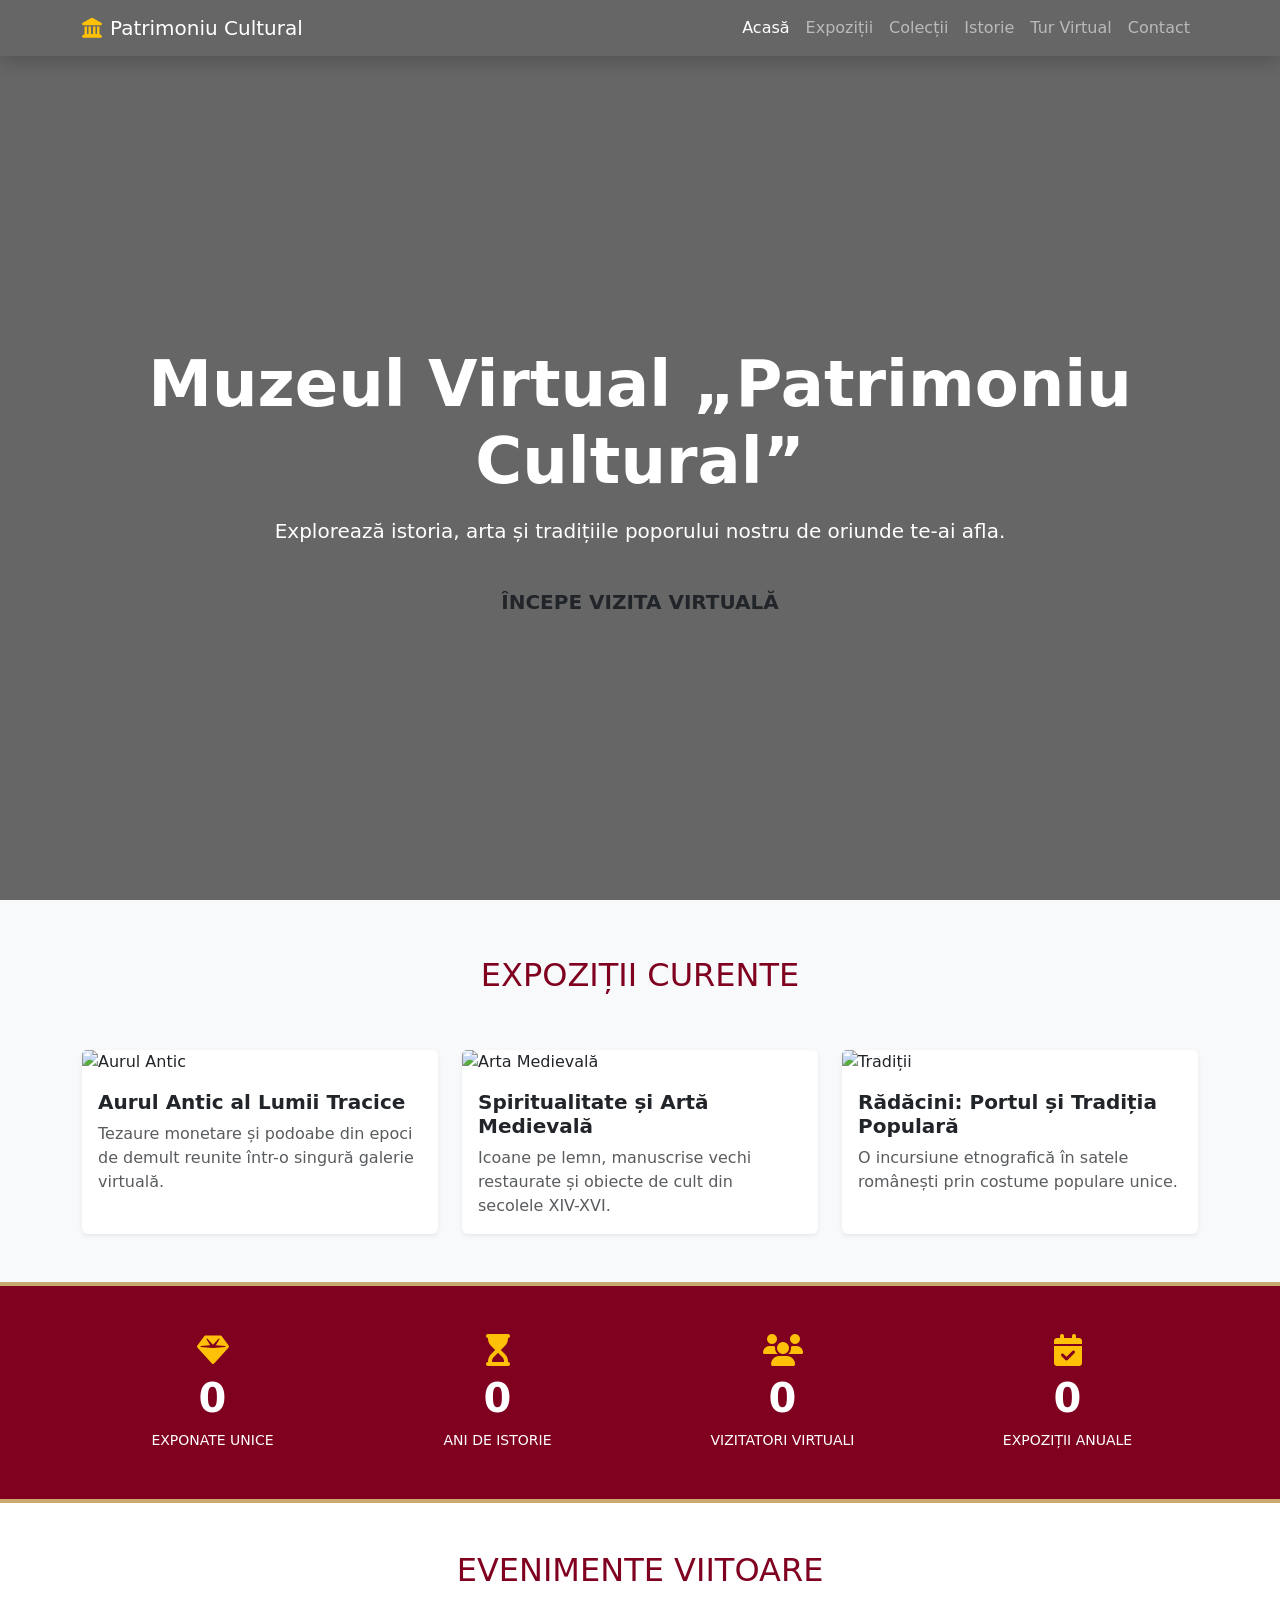
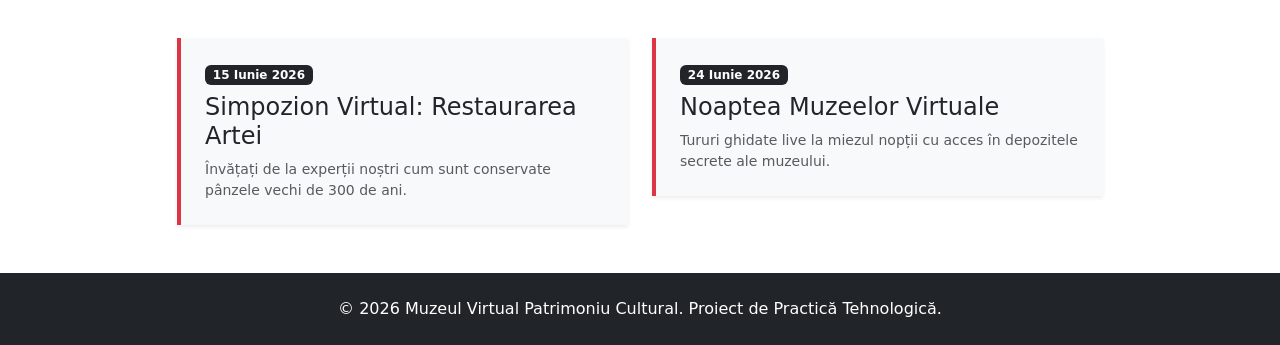
==== index.html @ 27c40c1a "Am adugat index.html" ====
<!DOCTYPE html>
<html lang="ro">
<head>
    <meta charset="UTF-8">
    <meta name="viewport" content="width=device-width, initial-scale=1.0">
    <title>Acasă | Muzeul Virtual Patrimoniu Cultural</title>
    <meta name="description" content="Vizitează Muzeul Virtual Patrimoniu Cultural. Descoperă expozițiile noastre curente și colecțiile de artă sau arheologie.">
    
    <link href="https://cdn.jsdelivr.net/npm/bootstrap@5.3.3/dist/css/bootstrap.min.css" rel="stylesheet">
    <link rel="stylesheet" href="https://cdnjs.cloudflare.com/ajax/libs/font-awesome/6.5.1/css/all.min.css">
    <link rel="stylesheet" href="css/css.css">
</head>
<body>

    <nav class="navbar navbar-expand-lg navbar-dark fixed-top shadow">
        <div class="container">
            <a class="navbar-brand" href="index.html">
                <i class="fa-solid fa-landmark me-2 text-warning"></i>Patrimoniu Cultural
            </a>
            <button class="navbar-toggler" type="button" data-bs-toggle="collapse" data-bs-target="#navbarNav">
                <span class="navbar-toggler-icon"></span>
            </button>
            <div class="collapse navbar-collapse" id="navbarNav">
                <ul class="navbar-nav ms-auto">
                    <li class="nav-item"><a class="nav-link active" href="index.html">Acasă</a></li>
                    <li class="nav-item"><a class="nav-link" href="exhibitions.html">Expoziții</a></li>
                    <li class="nav-item"><a class="nav-link" href="collections.html">Colecții</a></li>
                    <li class="nav-item"><a class="nav-link" href="history.html">Istorie</a></li>
                    <li class="nav-item"><a class="nav-link" href="virtual-tour.html">Tur Virtual</a></li>
                    <li class="nav-item"><a class="nav-link" href="contact.html">Contact</a></li>
                </ul>
            </div>
        </div>
    </nav>

    <header class="hero-section d-flex align-items-center text-center text-white" style="background: linear-gradient(rgba(0,0,0,0.6), rgba(0,0,0,0.6)), url('img/hero/interior.jpg') no-repeat center center/cover; height: 100vh;">
        <div class="container" style="margin-top: 80px;">
            <h1 class="display-3 fw-bold mb-3">Muzeul Virtual „Patrimoniu Cultural”</h1>
            <p class="lead mb-4">Explorează istoria, arta și tradițiile poporului nostru de oriunde te-ai afla.</p>
            <a href="virtual-tour.html" class="btn btn-gold btn-lg px-4 py-3 text-uppercase fw-bold">Începe vizita virtuală</a>
        </div>
    </header>

    <section class="py-5 bg-light">
        <div class="container">
            <h2 class="text-center mb-5 text-uppercase position-relative py-2" style="color: #800020;">Expoziții Curente</h2>
            <div class="row g-4">
                <div class="col-md-4">
                    <div class="card h-100 shadow-sm border-0">
                        <img src="/img/1.webp" class="card-img-top" alt="Aurul Antic">
                        <div class="card-body">
                            <h5 class="card-title fw-bold">Aurul Antic al Lumii Tracice</h5>
                            <p class="card-text text-muted">Tezaure monetare și podoabe din epoci de demult reunite într-o singură galerie virtuală.</p>
                        </div>
                    </div>
                </div>
                <div class="col-md-4">
                    <div class="card h-100 shadow-sm border-0">
                        <img src="img/3.jpg" class="card-img-top" alt="Arta Medievală">
                        <div class="card-body">
                            <h5 class="card-title fw-bold">Spiritualitate și Artă Medievală</h5>
                            <p class="card-text text-muted">Icoane pe lemn, manuscrise vechi restaurate și obiecte de cult din secolele XIV-XVI.</p>
                        </div>
                    </div>
                </div>
                <div class="col-md-4">
                    <div class="card h-100 shadow-sm border-0">
                        <img src="img/2.webp" class="card-img-top" alt="Tradiții">
                        <div class="card-body">
                            <h5 class="card-title fw-bold">Rădăcini: Portul și Tradiția Populară</h5>
                            <p class="card-text text-muted">O incursiune etnografică în satele românești prin costume populare unice.</p>
                        </div>
                    </div>
                </div>
            </div>
        </div>
    </section>

    <section class="py-5 text-white" style="background-color: #800020; border-top: 4px solid #C9A96E; border-bottom: 4px solid #C9A96E;">
        <div class="container text-center">
            <div class="row g-4">
                <div class="col-6 col-md-3">
                    <i class="fa-solid fa-gem fa-2x mb-2 text-warning"></i>
                    <h3 class="counter-val fw-bold display-6" data-target="1500">0</h3>
                    <p class="small mb-0 text-uppercase">Exponate Unice</p>
                </div>
                <div class="col-6 col-md-3">
                    <i class="fa-solid fa-hourglass-start fa-2x mb-2 text-warning"></i>
                    <h3 class="counter-val fw-bold display-6" data-target="150">0</h3>
                    <p class="small mb-0 text-uppercase">Ani de Istorie</p>
                </div>
                <div class="col-6 col-md-3">
                    <i class="fa-solid fa-users fa-2x mb-2 text-warning"></i>
                    <h3 class="counter-val fw-bold display-6" data-target="50000">0</h3>
                    <p class="small mb-0 text-uppercase">Vizitatori Virtuali</p>
                </div>
                <div class="col-6 col-md-3">
                    <i class="fa-solid fa-calendar-check fa-2x mb-2 text-warning"></i>
                    <h3 class="counter-val fw-bold display-6" data-target="12">0</h3>
                    <p class="small mb-0 text-uppercase">Expoziții Anuale</p>
                </div>
            </div>
        </div>
    </section>

    <section class="py-5">
        <div class="container">
            <h2 class="text-center mb-5 text-uppercase" style="color: #800020;">Evenimente Viitoare</h2>
            <div class="row g-4 justify-content-center">
                <div class="col-md-5">
                    <div class="p-4 border-start border-4 border-danger bg-light shadow-sm">
                        <span class="badge bg-dark mb-2">15 Iunie 2026</span>
                        <h4>Simpozion Virtual: Restaurarea Artei</h4>
                        <p class="text-muted small mb-0">Învățați de la experții noștri cum sunt conservate pânzele vechi de 300 de ani.</p>
                    </div>
                </div>
                <div class="col-md-5">
                    <div class="p-4 border-start border-4 border-danger bg-light shadow-sm">
                        <span class="badge bg-dark mb-2">24 Iunie 2026</span>
                        <h4>Noaptea Muzeelor Virtuale</h4>
                        <p class="text-muted small mb-0">Tururi ghidate live la miezul nopții cu acces în depozitele secrete ale muzeului.</p>
                    </div>
                </div>
            </div>
        </div>
    </section>

    <footer class="bg-dark text-white py-4">
        <div class="container text-center">
            <p class="mb-0">&copy; 2026 Muzeul Virtual Patrimoniu Cultural. Proiect de Practică Tehnologică.</p>
        </div>
    </footer>

    <script src="https://cdn.jsdelivr.net/npm/bootstrap@5.3.3/dist/js/bootstrap.bundle.min.js"></script>
    <script src="js/main.js"></script>
</body>
</html>
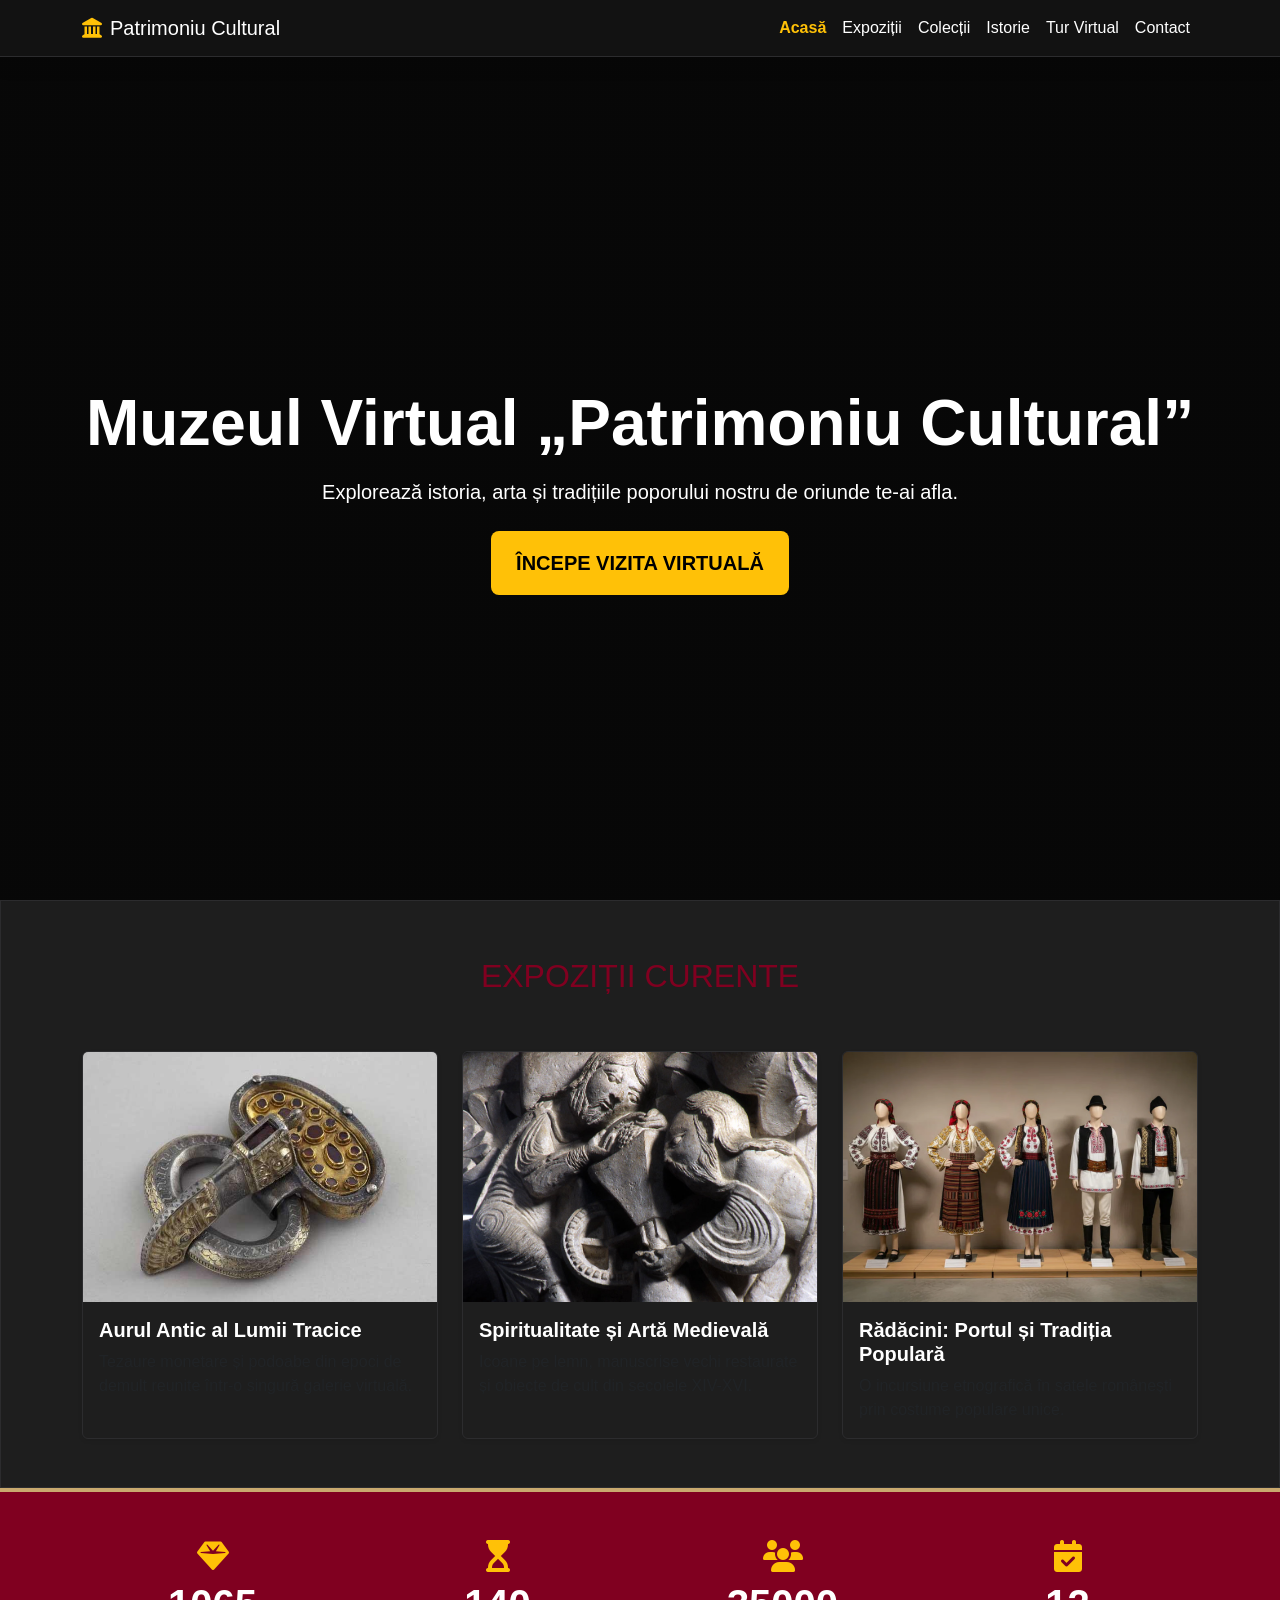
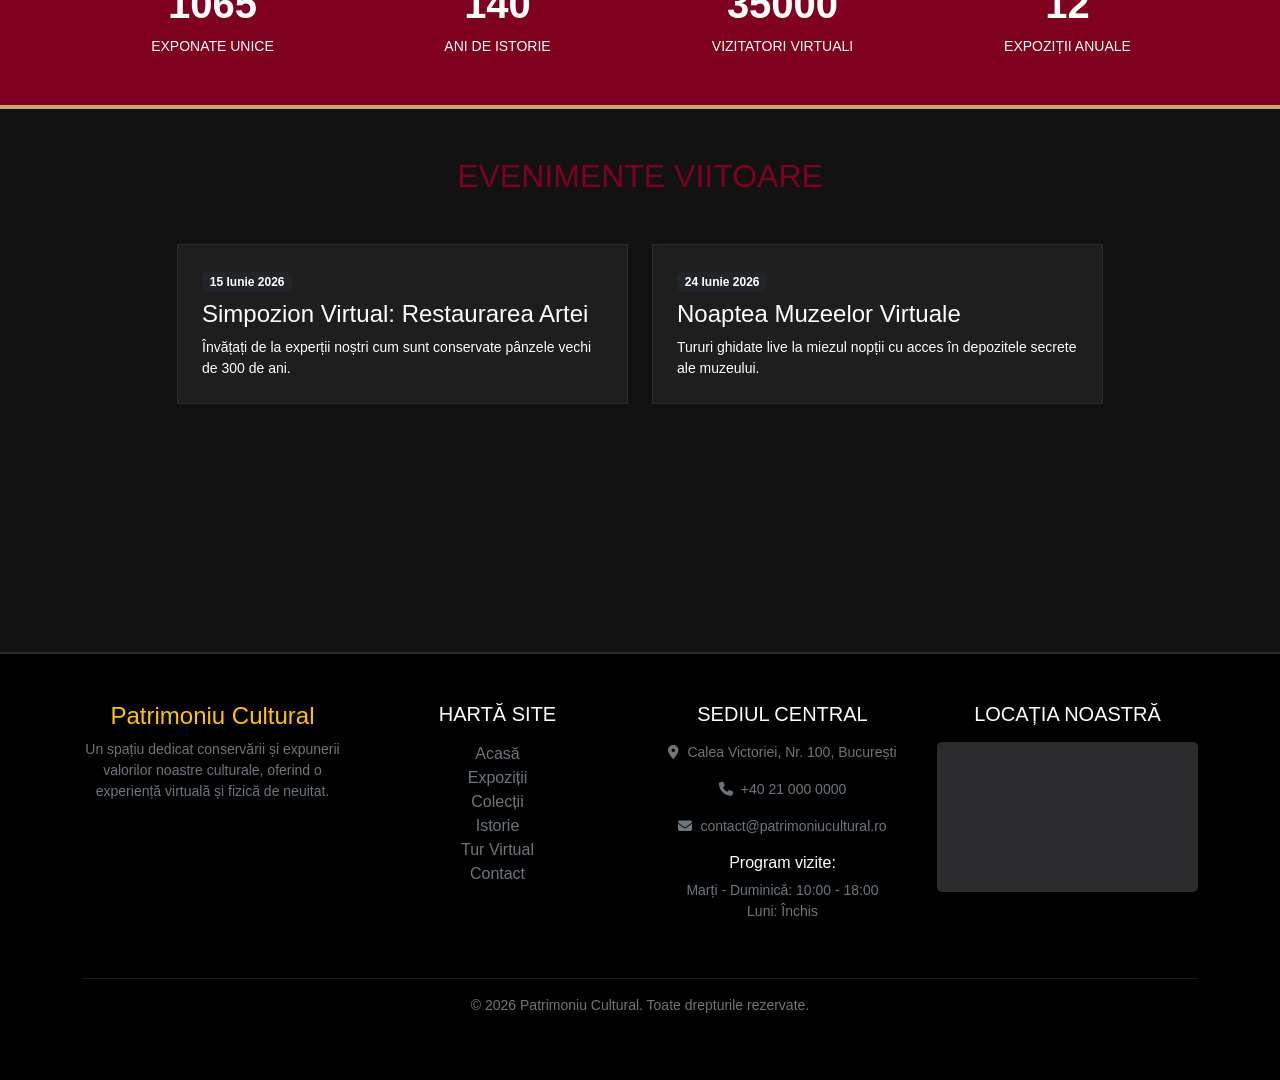
==== commit 9ee62cd4: "am facut schimbari" ====
--- a/index.html
+++ b/index.html
@@ -125,12 +125,51 @@
         </div>
     </section>
 
-    <footer class="bg-dark text-white py-4">
-        <div class="container text-center">
-            <p class="mb-0">&copy; 2026 Muzeul Virtual Patrimoniu Cultural. Proiect de Practică Tehnologică.</p>
+   <footer class="text-white py-5" style="background-color: #121212; border-top: 2px solid #2c2c2e; margin-top: 50px;">
+    <div class="container">
+        <div class="row">
+            <!-- Coloana 1: Logo și Descriere -->
+            <div class="col-md-3 mb-4">
+                <h4 class="text-warning">Patrimoniu Cultural</h4>
+                <p class="small text-secondary">Un spațiu dedicat conservării și expunerii valorilor noastre culturale, oferind o experiență virtuală și fizică de neuitat.</p>
+            </div>
+
+            <!-- Coloana 2: Harta Site -->
+            <div class="col-md-3 mb-4">
+                <h5 class="mb-3">HARTĂ SITE</h5>
+                <ul class="list-unstyled">
+                    <li><a href="index.html" class="text-decoration-none text-secondary">Acasă</a></li>
+                    <li><a href="exhibitions.html" class="text-decoration-none text-secondary">Expoziții</a></li>
+                    <li><a href="collections.html" class="text-decoration-none text-secondary">Colecții</a></li>
+                    <li><a href="history.html" class="text-decoration-none text-secondary">Istorie</a></li>
+                    <li><a href="virtual-tour.html" class="text-decoration-none text-secondary">Tur Virtual</a></li>
+                    <li><a href="contact.html" class="text-decoration-none text-secondary">Contact</a></li>
+                </ul>
+            </div>
+
+            <!-- Coloana 3: Informații conform image_09a301.png -->
+            <div class="col-md-3 mb-4">
+                <h5 class="mb-3">SEDIUL CENTRAL</h5>
+                <p class="text-secondary small"><i class="fa-solid fa-location-dot me-2"></i>Calea Victoriei, Nr. 100, București</p>
+                <p class="text-secondary small"><i class="fa-solid fa-phone me-2"></i>+40 21 000 0000</p>
+                <p class="text-secondary small"><i class="fa-solid fa-envelope me-2"></i>contact@patrimoniucultural.ro</p>
+                <h6 class="mt-3">Program vizite:</h6>
+                <p class="text-secondary small">Marți - Duminică: 10:00 - 18:00<br>Luni: Închis</p>
+            </div>
+
+            <!-- Coloana 4: Locație -->
+            <div class="col-md-3">
+                <h5 class="mb-3">LOCAȚIA NOASTRĂ</h5>
+                <div style="width: 100%; height: 150px; background-color: #2c2c2e; border-radius: 5px;">
+                    <!-- Aici pui iframe-ul tău de la Google Maps -->
+                    <iframe src="https://www.google.com/maps/embed?..." width="100%" height="100%" style="border:0;" allowfullscreen="" loading="lazy"></iframe>
+                </div>
+            </div>
         </div>
-    </footer>
-
+        <hr class="border-secondary">
+        <p class="text-center text-secondary small">&copy; 2026 Patrimoniu Cultural. Toate drepturile rezervate.</p>
+    </div>
+</footer>
     <script src="https://cdn.jsdelivr.net/npm/bootstrap@5.3.3/dist/js/bootstrap.bundle.min.js"></script>
     <script src="js/main.js"></script>
 </body>
--- a/css/css.css
+++ b/css/css.css
@@ -0,0 +1,108 @@
+/* --- SETĂRI GLOBALE DARK MODE --- */
+:root {
+    --bg-dark: #121212;
+    --bg-card: #1e1e1e;
+    --text-main: #ffffff;
+    --text-muted: #8e8e93;
+    --accent-gold: #ffc107;
+    --border-neutral: #2c2c2e;
+}
+
+body {
+    background-color: var(--bg-dark) !important;
+    color: var(--text-main) !important;
+    font-family: sans-serif;
+}
+
+/* --- NAVBAR --- */
+.navbar {
+    background-color: var(--bg-dark) !important;
+    border-bottom: 1px solid var(--border-neutral) !important;
+}
+.navbar-brand, .nav-link { color: var(--text-main) !important; }
+.nav-link.active { color: var(--accent-gold) !important; font-weight: bold; }
+
+/* --- CARDURI ȘI ELEMENTE --- */
+.card, .bg-light, .bg-white {
+    background-color: var(--bg-card) !important;
+    border: 1px solid var(--border-neutral) !important;
+    color: var(--text-main) !important;
+}
+
+/* --- PAGINA CONTACT & FORMULAR --- */
+.form-label, h1, h4, h5, h6, p, span, label, .small.text-muted { 
+    color: var(--text-main) !important; 
+}
+
+.form-control {
+    background-color: #2c2c2e !important;
+    color: white !important;
+    border: 1px solid #444 !important;
+}
+
+.btn-gold {
+    background-color: var(--accent-gold) !important;
+    color: #000 !important;
+    font-weight: bold;
+}
+.btn-gold:hover { background-color: #e0a800 !important; }
+
+/* --- TUR VIRTUAL --- */
+.museum-container {
+    width: 95%;
+    height: 75vh;
+    margin: 20px auto;
+    border: 1px solid var(--border-neutral);
+    border-radius: 8px;
+    background-color: #000;
+    overflow: hidden;
+    position: relative;
+}
+#iframe-muzeu {
+    width: 100%;
+    height: 100%;
+    border: none;
+    display: block;
+}
+.text-section-title {
+    margin-top: 90px;
+    margin-bottom: 20px;
+    text-align: center;
+}
+
+/* --- BUTOANE FILTRU (Suport pentru ambele clase folosite de tine) --- */
+.btn-filter, .filter-btn {
+    background-color: #333 !important;
+    color: white !important;
+    border: none !important;
+    padding: 10px 20px !important;
+    margin: 5px !important;
+    transition: 0.3s !important;
+}
+.btn-filter.active, .filter-btn.active {
+    background-color: var(--accent-gold) !important;
+    color: black !important;
+    font-weight: bold !important;
+    box-shadow: 0 0 15px rgba(255, 193, 7, 0.6) !important;
+}
+
+/* --- FOOTER --- */
+footer {
+    margin-top: 200px !important; 
+    padding: 40px !important;
+    background-color: #000 !important;
+    color: #ffffff !important;
+    text-align: center !important;
+}
+/* --- ALINIERE POZE MUZEU --- */
+.card-img-top {
+    height: 250px !important;       /* Înălțime fixă pentru toate pozele */
+    width: 100% !important;         /* Lățime 100% */
+    object-fit: cover !important;   /* Taie surplusul fără să distorsioneze imaginea */
+    object-position: center !important; /* Centrează vizual conținutul */
+}
+
+/* Opțional: Setează și înălțimea cardului pentru a fi toate egale */
+.card {
+    height: 100% !important;
+}
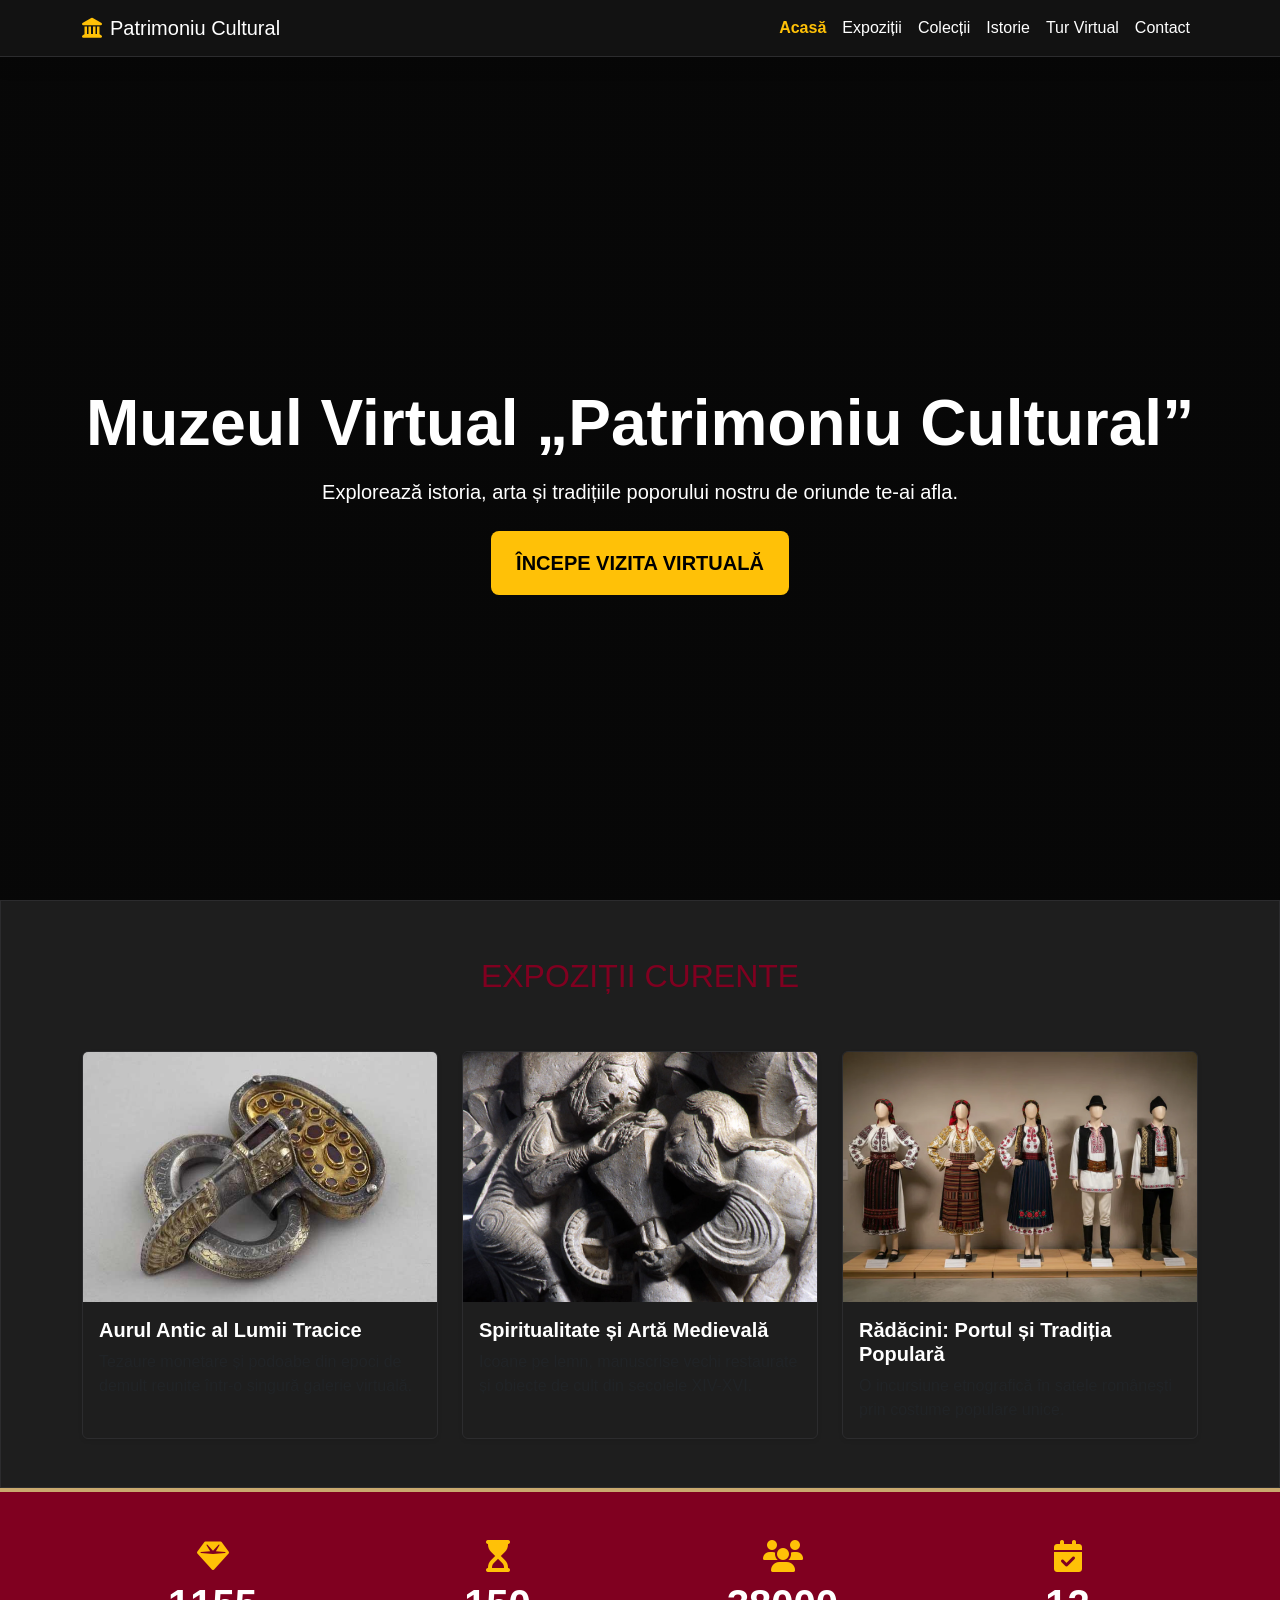
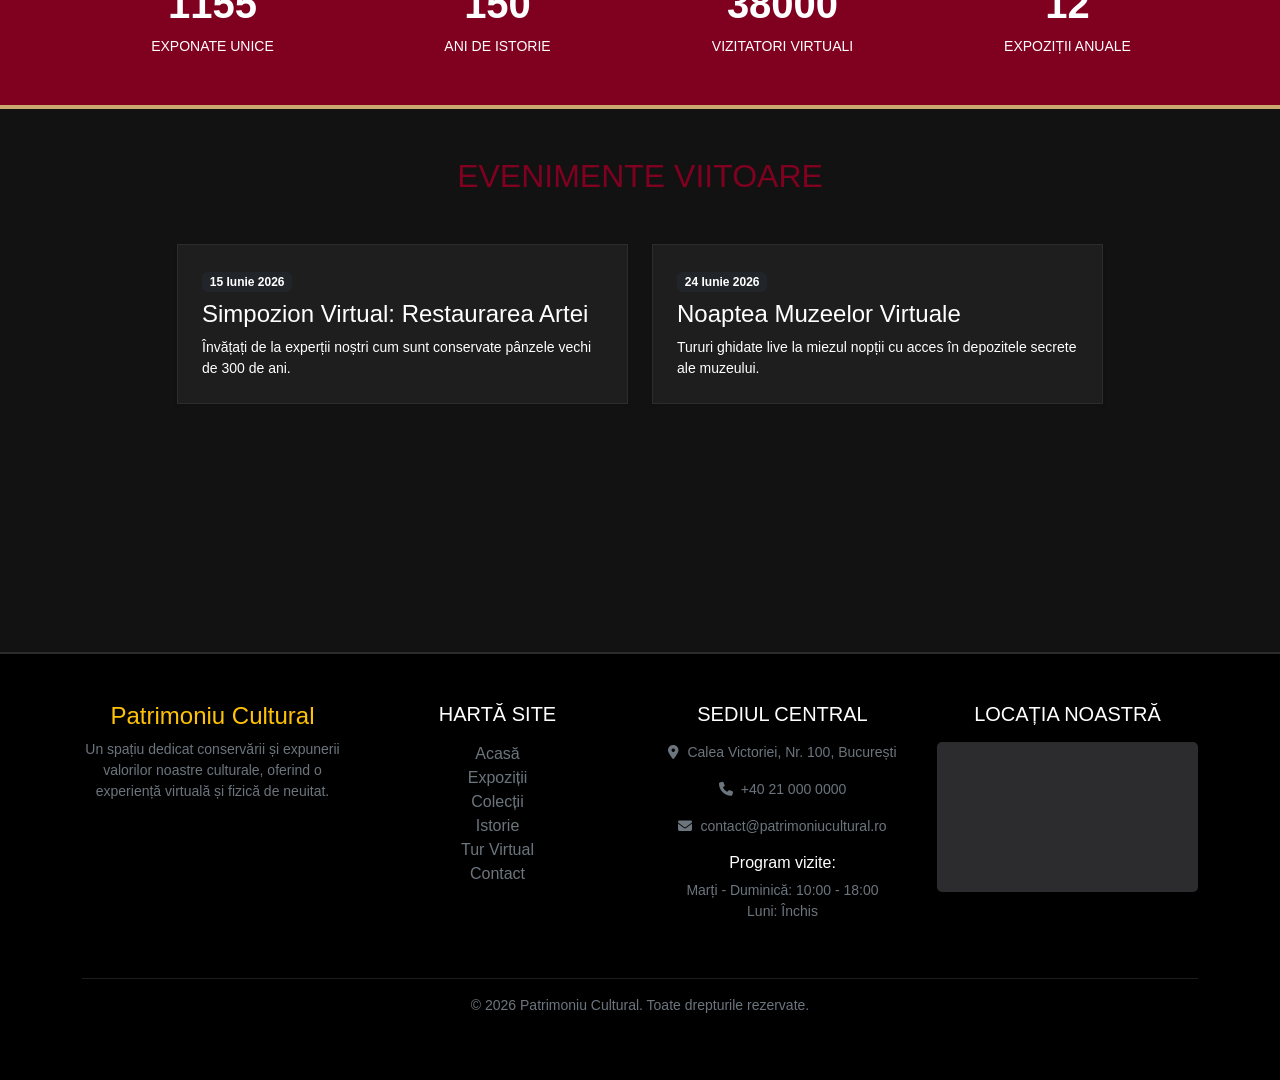
==== commit 6127ce12: "am efectuat schimbari" ====
--- a/index.html
+++ b/index.html
@@ -47,7 +47,7 @@
             <div class="row g-4">
                 <div class="col-md-4">
                     <div class="card h-100 shadow-sm border-0">
-                        <img src="/img/1.webp" class="card-img-top" alt="Aurul Antic">
+                        <img src="./img/1.webp" class="card-img-top" alt="Aurul Antic">
                         <div class="card-body">
                             <h5 class="card-title fw-bold">Aurul Antic al Lumii Tracice</h5>
                             <p class="card-text text-muted">Tezaure monetare și podoabe din epoci de demult reunite într-o singură galerie virtuală.</p>
